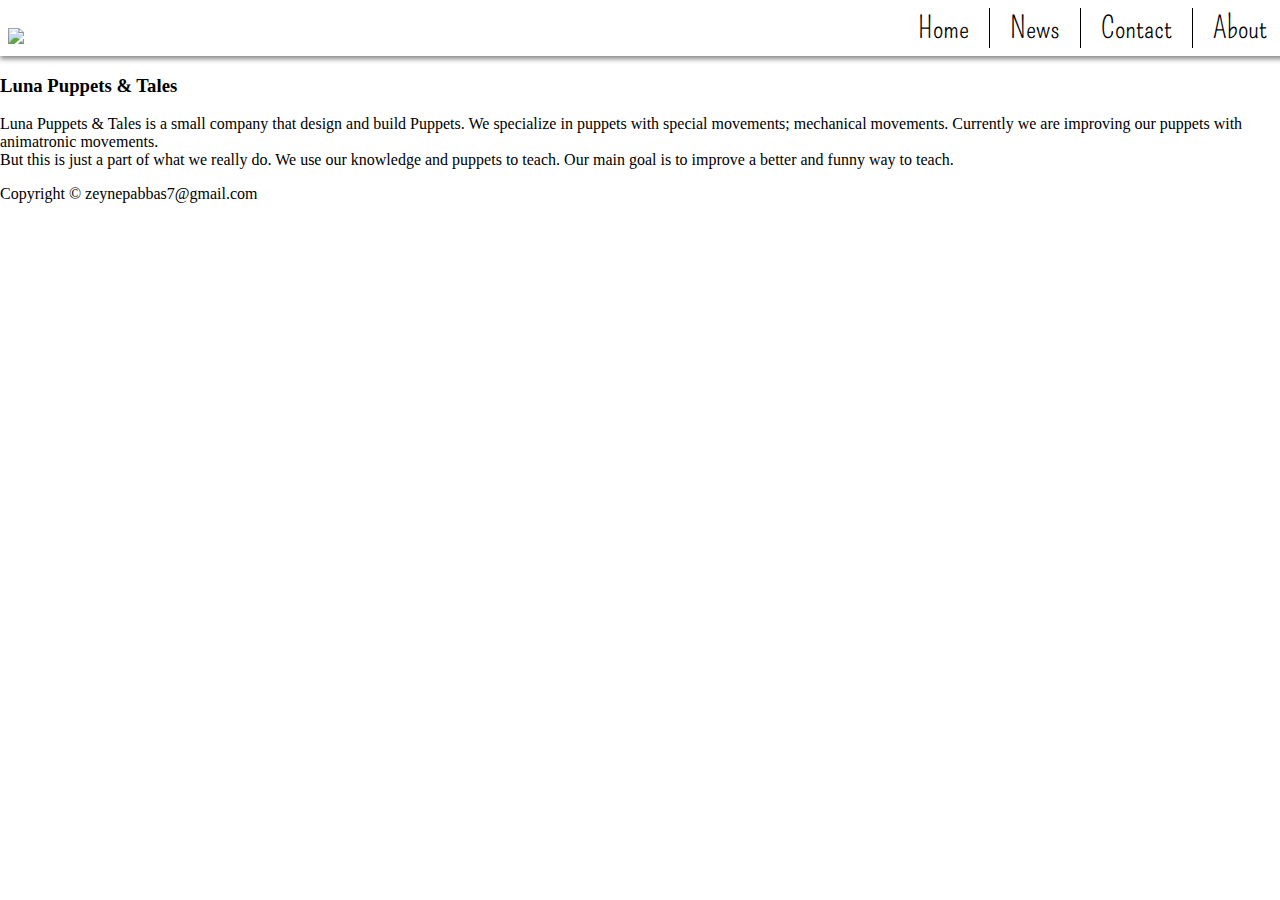
==== index.html @ f54ac865 "some updates" ====
<!DOCTYPE html>
<html>
<head>
	<title>LunaPuppets & Tales</title>
	<link rel="shortcut icon" href="images/Logo.png"/>
	<link rel="stylesheet" type="text/css" href="style.css">
	<link rel="stylesheet" href="https://cdnjs.cloudflare.com/ajax/libs/font-awesome/4.7.0/css/font-awesome.min.css">
	<link href="https://fonts.googleapis.com/css?family=Kranky" rel="stylesheet">
	<link href="https://fonts.googleapis.com/css?family=Pompiere" rel="stylesheet">
</head>
<body>
	<div class = "topImages">
		<div id = uno>
			<img class = "logito" src="images/Logoname.png">
		</div>
		<div class="topnav" id="myTopnav">
			 <a href="#home" class="active">Home</a>
			 <a href="#news">News</a>
			 <a href="#contact">Contact</a>
			 <a href="#about">About</a>
			 <a href="javascript:void(0);" class="icon" onclick="myFunction()">
			    <i class="fa fa-bars"></i>
			 </a>
		</div>
		
		
	</div>
          
		<div class = "container1">
			<div><h3 class = "titles">Luna Puppets & Tales</h3></div>
			<div>
				<p class ="parrafo1">Luna Puppets & Tales is a small company that design and build Puppets. We specialize in puppets with special movements; mechanical movements. Currently we are improving our puppets with animatronic movements.
				<br>
				But this is just a part of what we really do. We use our knowledge and puppets to teach. Our main goal is to improve a better and funny way to teach.</p>
			</div>			
		</div>
		<div class = "elfoter">
			Copyright © zeynepabbas7@gmail.com
		</div>

<script type="text/javascript" src="script.js"></script>
</body>
</html>
---- style.css ----
body{
  min-width: 360px;
  margin:0px;
}


.topImages{
  display: inline-flex;
  padding:8px;
  width:100%;
  justify-content: space-between;
  align-items: flex-end;
  box-shadow:  0px 3px 5px #888888;
}

#uno img{
  width:100%;
  height:auto;
  min-width:60px;
  max-width: 100px;
  cursor:pointer;
}


.topnav{
  overflow: hidden;
  display: inline-flex;
  padding:0px;
  margin:0px;
  width: 100%;
  justify-content: flex-end;
}

.topnav a{
  list-style-type: none;
  padding: 2px 20px;
  border-right: solid 1px; 
  transition: all .2s ease-in-out;
  text-decoration: none;
  font-family: 'Pompiere', cursive;
  font-size:30px;
  color:black;
}


.topnav a:hover{
  transform: scale(1.2);
}

.topnav .icon {
  display: none;
}


@media screen and (max-width: 670px) {
  .topnav a:not(:first-child) {display: none;}
  .topnav a.icon {
    float: right;
    display: block;
  }
}

@media screen and (max-width: 670px) {
  .topnav.responsive {position: absolute;}
  .topnav.responsive .icon {
    position: absolute;
    right: 0;
    top: 0;
  }
  .topnav.responsive a {
    float: none;
    display: block;
    text-align: left;
  }
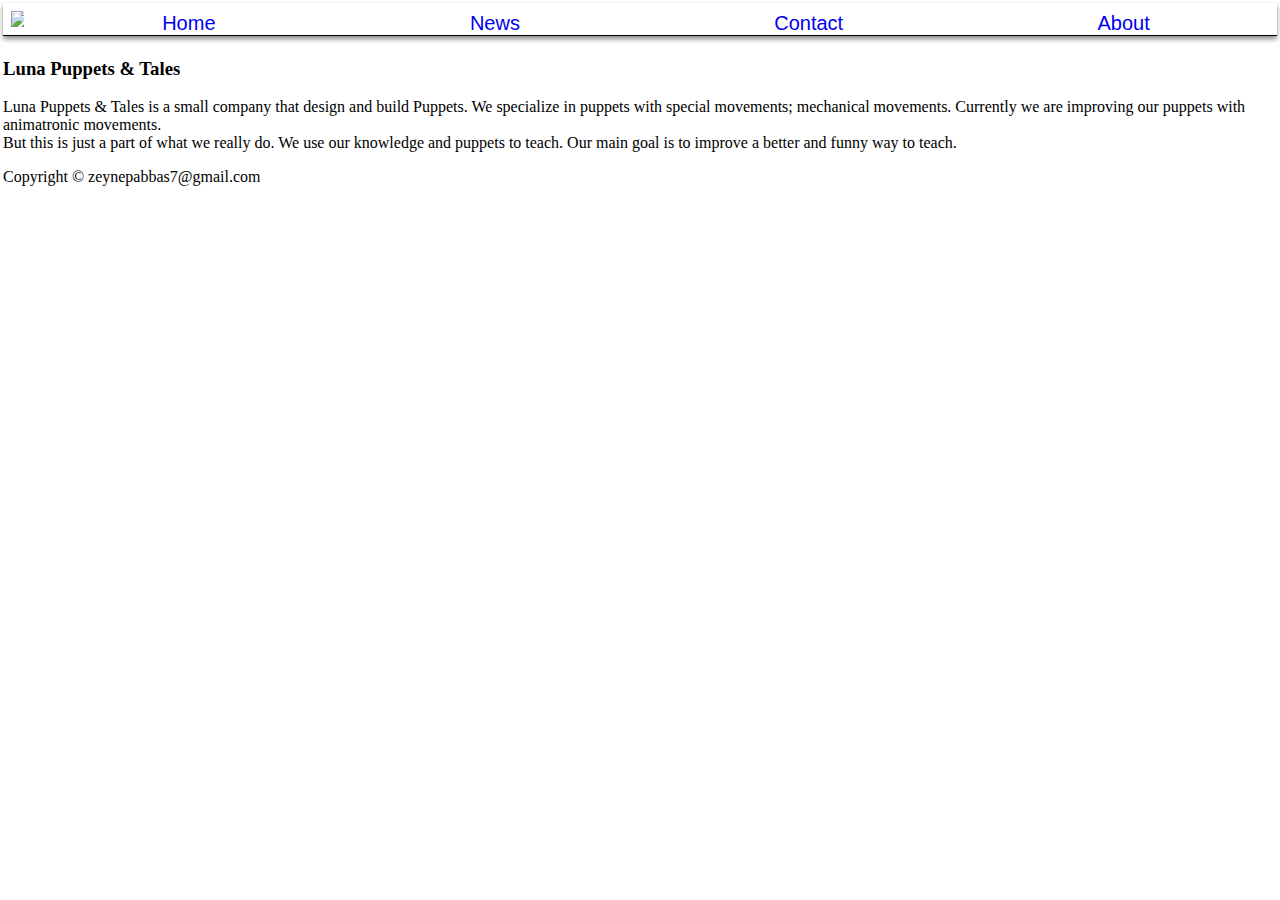
==== commit 05506bf7: "Updated responsiveness" ====
--- a/index.html
+++ b/index.html
@@ -9,18 +9,15 @@
 	<link href="https://fonts.googleapis.com/css?family=Pompiere" rel="stylesheet">
 </head>
 <body>
-	<div class = "topImages">
-		<div id = uno>
-			<img class = "logito" src="images/Logoname.png">
+	<div id = "cabeza" class = "headota">
+		<div class = "unito">
+			<img src="images/Logoname.png">
 		</div>
-		<div class="topnav" id="myTopnav">
+		<div class="lista" id="myList">
 			 <a href="#home" class="active">Home</a>
 			 <a href="#news">News</a>
 			 <a href="#contact">Contact</a>
 			 <a href="#about">About</a>
-			 <a href="javascript:void(0);" class="icon" onclick="myFunction()">
-			    <i class="fa fa-bars"></i>
-			 </a>
 		</div>
 		
 		
--- a/style.css
+++ b/style.css
@@ -1,74 +1,51 @@
 body{
-  min-width: 360px;
-  margin:0px;
+    margin:3px;
 }
 
-
-.topImages{
-  display: inline-flex;
-  padding:8px;
-  width:100%;
-  justify-content: space-between;
-  align-items: flex-end;
-  box-shadow:  0px 3px 5px #888888;
+.headota{
+    display: inline-flex;
+    width: 100%;
+    align-items: flex-end;
+    border-bottom: 1px solid black;
+    box-shadow:  0px 3px 5px #888888;
 }
 
-#uno img{
-  width:100%;
-  height:auto;
-  min-width:60px;
-  max-width: 100px;
-  cursor:pointer;
+.headota img{
+    width:40%;
+    height:auto;
+    padding:8px;
 }
 
-
-.topnav{
-  overflow: hidden;
-  display: inline-flex;
-  padding:0px;
-  margin:0px;
-  width: 100%;
-  justify-content: flex-end;
+.unito{
+    width:auto;
+    align-items: center;
+    display:flex;
 }
 
-.topnav a{
-  list-style-type: none;
-  padding: 2px 20px;
-  border-right: solid 1px; 
-  transition: all .2s ease-in-out;
-  text-decoration: none;
-  font-family: 'Pompiere', cursive;
-  font-size:30px;
-  color:black;
+.lista{
+    display: inline-flex;
+    width:100%;
+    justify-content: space-around;
+}
+.lista a{
+    text-decoration: none;
+    display: inline-flex;
+    justify-content: space-between;
+    padding:0px 20px;
+    font-family: 'Caviar Dreams','Arial';
+    font-size: 20px;
+    transition: all .2s ease-in-out;
 }
 
-
-.topnav a:hover{
-  transform: scale(1.2);
+.lista a:hover{
+    background-color:#C2D139;
+    border-radius: 5px 5px 0px 0px;
 }
 
-.topnav .icon {
-  display: none;
+@media only screen and (max-width: 560px){
+    .headota{display:block;}
+    .unito{justify-content: center;}
+    .lista a{padding:0px 3px;}
+    }
+
 }
-
-
-@media screen and (max-width: 670px) {
-  .topnav a:not(:first-child) {display: none;}
-  .topnav a.icon {
-    float: right;
-    display: block;
-  }
-}
-
-@media screen and (max-width: 670px) {
-  .topnav.responsive {position: absolute;}
-  .topnav.responsive .icon {
-    position: absolute;
-    right: 0;
-    top: 0;
-  }
-  .topnav.responsive a {
-    float: none;
-    display: block;
-    text-align: left;
-  }
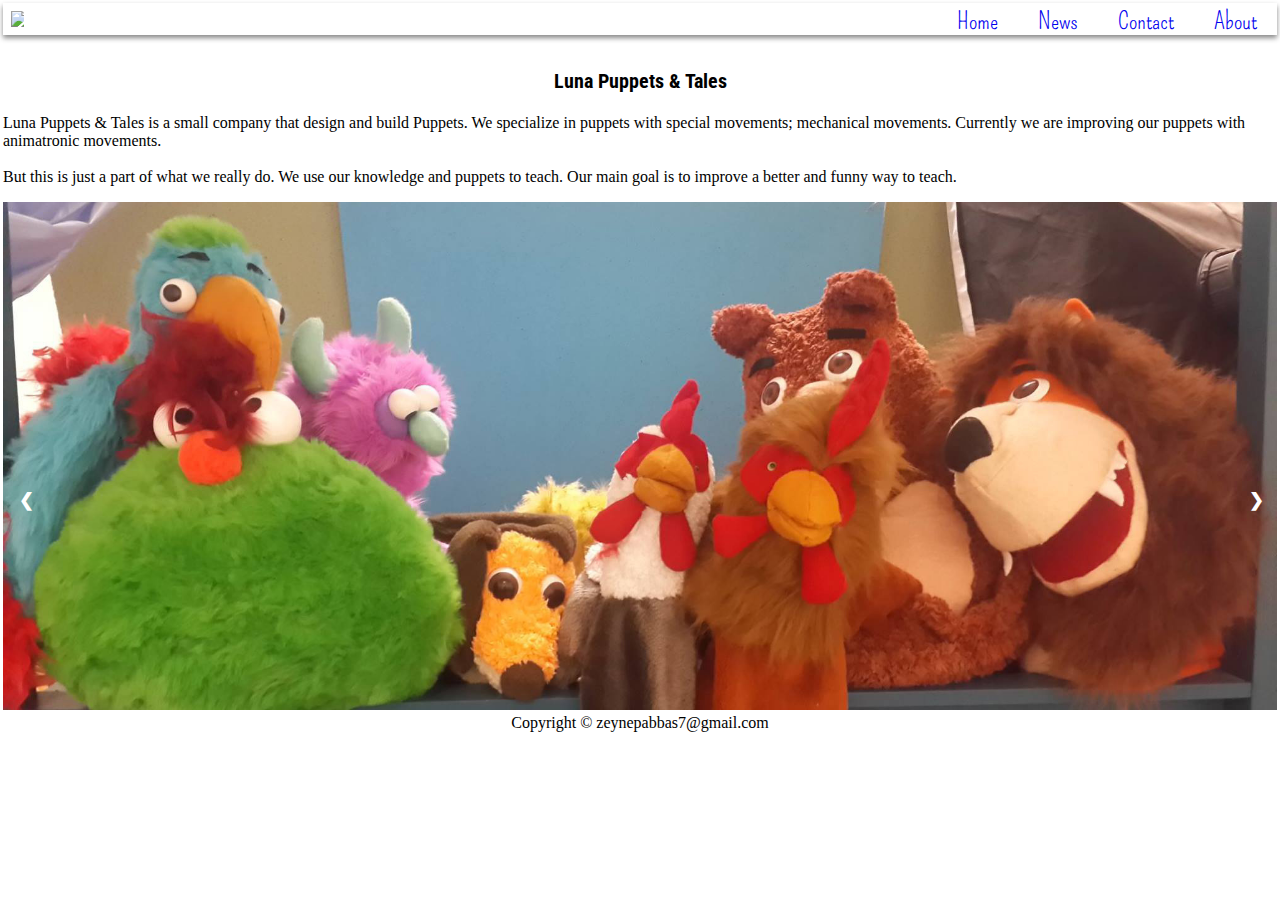
==== commit 9d69403a: "slideshow first implemented" ====
--- a/index.html
+++ b/index.html
@@ -4,8 +4,7 @@
 	<title>LunaPuppets & Tales</title>
 	<link rel="shortcut icon" href="images/Logo.png"/>
 	<link rel="stylesheet" type="text/css" href="style.css">
-	<link rel="stylesheet" href="https://cdnjs.cloudflare.com/ajax/libs/font-awesome/4.7.0/css/font-awesome.min.css">
-	<link href="https://fonts.googleapis.com/css?family=Kranky" rel="stylesheet">
+	<link href="https://fonts.googleapis.com/css?family=Roboto+Condensed" rel="stylesheet">
 	<link href="https://fonts.googleapis.com/css?family=Pompiere" rel="stylesheet">
 </head>
 <body>
@@ -18,18 +17,27 @@
 			 <a href="#news">News</a>
 			 <a href="#contact">Contact</a>
 			 <a href="#about">About</a>
-		</div>
-		
-		
+		</div>	
 	</div>
           
 		<div class = "container1">
-			<div><h3 class = "titles">Luna Puppets & Tales</h3></div>
+			<div id= "myTitle"><h3 class = "titles">Luna Puppets & Tales</h3></div>
 			<div>
 				<p class ="parrafo1">Luna Puppets & Tales is a small company that design and build Puppets. We specialize in puppets with special movements; mechanical movements. Currently we are improving our puppets with animatronic movements.
-				<br>
+				<br><br>
 				But this is just a part of what we really do. We use our knowledge and puppets to teach. Our main goal is to improve a better and funny way to teach.</p>
-			</div>			
+			</div>
+			<div class = "slideshow">
+				<div class="mySlides fade">
+				    <img src="images/allpuppets.jpg" style="width:100%">
+				</div>
+
+				<div class="mySlides fade">
+				    <img src="images/mereading.jpg" style="width:100%">
+				</div>
+				<a class="prev" onclick="plusSlides(-1)">&#10094;</a>
+  				<a class="next" onclick="plusSlides(1)">&#10095;</a>
+			</div>		
 		</div>
 		<div class = "elfoter">
 			Copyright © zeynepabbas7@gmail.com
--- a/style.css
+++ b/style.css
@@ -6,8 +6,17 @@
     display: inline-flex;
     width: 100%;
     align-items: flex-end;
-    border-bottom: 1px solid black;
     box-shadow:  0px 3px 5px #888888;
+}
+
+.container1{
+  display:inline-grid;
+  justify-content: center; 
+}
+
+#myTitle{
+  display:inline-flex;
+  justify-content: center;
 }
 
 .headota img{
@@ -25,27 +34,118 @@
 .lista{
     display: inline-flex;
     width:100%;
-    justify-content: space-around;
+    justify-content: flex-end;
 }
 .lista a{
     text-decoration: none;
     display: inline-flex;
     justify-content: space-between;
     padding:0px 20px;
-    font-family: 'Caviar Dreams','Arial';
-    font-size: 20px;
+    font-family: 'Pompiere', cursive,'Arial';
+    font-size: 24px;
     transition: all .2s ease-in-out;
 }
 
 .lista a:hover{
     background-color:#C2D139;
-    border-radius: 5px 5px 0px 0px;
+    border-radius: 8px 8px 0px 0px;
+}
+
+.titles{
+  font-family: 'Roboto Condensed', sans-serif,'Arial';
+  font-size: 20px;
+  margin:30px 0px 5px 0px;
 }
 
 @media only screen and (max-width: 560px){
     .headota{display:block;}
     .unito{justify-content: center;}
-    .lista a{padding:0px 3px;}
+    .lista{justify-content:center;}
+    .lista a{padding:0px 15px;font-size:20px;}
     }
 
 }
+
+/* Slideshow container */
+.slideshow {
+  max-width: 1000px;
+  position: absolute;
+  margin: auto;
+  overflow: hidden;
+}
+
+/* Hide the images by default */
+.mySlides {
+  display: none;
+}
+
+/* Next & previous buttons */
+.prev, .next {
+  cursor: pointer;
+  position: absolute;
+  top: 58%;
+  width: auto;
+  margin-top: -22px;
+  padding: 16px;
+  color: white;
+  font-weight: bold;
+  font-size: 18px;
+  transition: 0.6s ease;
+  border-radius: 0 3px 3px 0;
+  user-select: none;
+  transform:translateY(-50%);
+}
+
+/* Position the "next button" to the right */
+.next {
+  right: 0;
+  border-radius: 3px 0 0 3px;
+}
+
+/* On hover, add a black background color with a little bit see-through */
+.prev:hover, .next:hover {
+  background-color: rgba(0,0,0,0.8);
+}
+
+/* Caption text */
+.text {
+  color: #f2f2f2;
+  font-size: 15px;
+  padding: 8px 12px;
+  position: absolute;
+  bottom: 8px;
+  width: 100%;
+  text-align: center;
+}
+
+/* Number text (1/3 etc) */
+.numbertext {
+  color: #f2f2f2;
+  font-size: 12px;
+  padding: 8px 12px;
+  position: absolute;
+  top: 0;
+}
+
+/* Fading animation */
+.fade {
+  -webkit-animation-name: fade;
+  -webkit-animation-duration: 1.5s;
+  animation-name: fade;
+  animation-duration: 1.5s;
+}
+
+@-webkit-keyframes fade {
+  from {opacity: .4} 
+  to {opacity: 1}
+}
+
+@keyframes fade {
+  from {opacity: .4} 
+  to {opacity: 1}
+}
+
+.elfoter{
+  display: block;
+  text-align: center;
+}
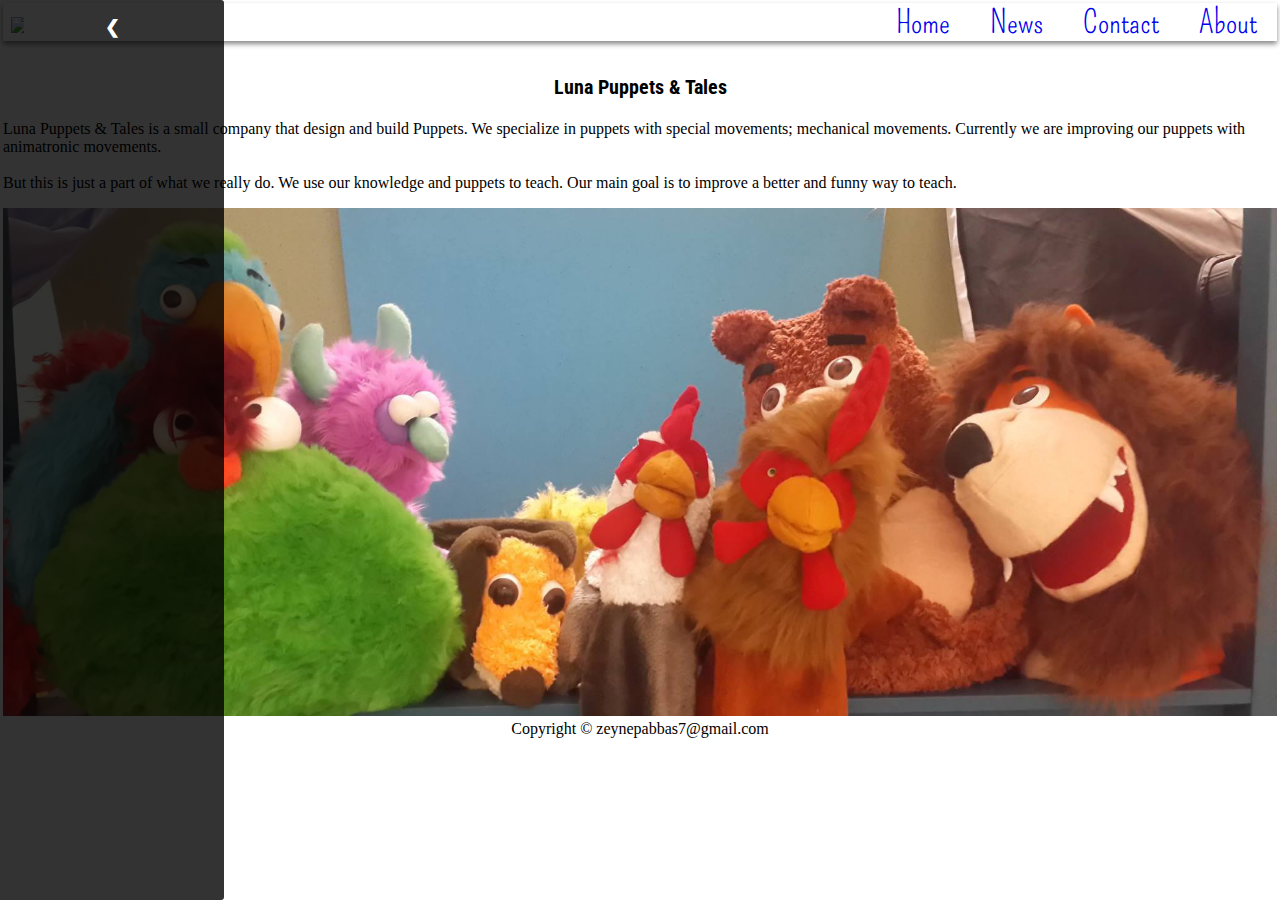
==== commit a4fa60f3: "images uploaded" ====
--- a/index.html
+++ b/index.html
@@ -35,8 +35,16 @@
 				<div class="mySlides fade">
 				    <img src="images/mereading.jpg" style="width:100%">
 				</div>
-				<a class="prev" onclick="plusSlides(-1)">&#10094;</a>
-  				<a class="next" onclick="plusSlides(1)">&#10095;</a>
+				<div class="mySlides fade">
+				    <img src="images/slide4.jpg" style="width:100%">
+				</div>
+				<div class="mySlides fade">
+				    <img src="images/slide3.jpg" style="width:100%">
+				</div>
+				<div>
+					<a class="prev" onclick="plusSlides(-1)">&#10094;</a>
+  					<a class="next" onclick="plusSlides(1)">&#10095;</a>
+  				</div>
 			</div>		
 		</div>
 		<div class = "elfoter">
--- a/style.css
+++ b/style.css
@@ -3,46 +3,33 @@
 }
 
 .headota{
-    display: inline-flex;
-    width: 100%;
-    align-items: flex-end;
+    display: inline-flex;width: 100%;align-items: flex-end;
     box-shadow:  0px 3px 5px #888888;
 }
 
 .container1{
-  display:inline-grid;
-  justify-content: center; 
+  display:inline-grid;justify-content: center; 
 }
 
 #myTitle{
-  display:inline-flex;
-  justify-content: center;
+  display:inline-flex;justify-content: center;
 }
 
 .headota img{
-    width:40%;
-    height:auto;
-    padding:8px;
+    width:40%;height:auto;padding:8px;
 }
 
 .unito{
-    width:auto;
-    align-items: center;
-    display:flex;
+    width:auto;align-items: center;display:flex;
 }
 
 .lista{
-    display: inline-flex;
-    width:100%;
-    justify-content: flex-end;
+    display: inline-flex;width:100%;justify-content: flex-end;
 }
 .lista a{
     text-decoration: none;
-    display: inline-flex;
-    justify-content: space-between;
-    padding:0px 20px;
-    font-family: 'Pompiere', cursive,'Arial';
-    font-size: 24px;
+    display: inline-flex;justify-content: space-between;padding:0px 20px;
+    font-family: 'Pompiere', cursive,'Arial';font-size: 32px;
     transition: all .2s ease-in-out;
 }
 
@@ -52,8 +39,7 @@
 }
 
 .titles{
-  font-family: 'Roboto Condensed', sans-serif,'Arial';
-  font-size: 20px;
+  font-family: 'Roboto Condensed', sans-serif,'Arial';font-size: 20px;
   margin:30px 0px 5px 0px;
 }
 
@@ -61,7 +47,7 @@
     .headota{display:block;}
     .unito{justify-content: center;}
     .lista{justify-content:center;}
-    .lista a{padding:0px 15px;font-size:20px;}
+    .lista a{padding:0px 15px;}
     }
 
 }
@@ -71,7 +57,6 @@
   max-width: 1000px;
   position: absolute;
   margin: auto;
-  overflow: hidden;
 }
 
 /* Hide the images by default */
@@ -80,26 +65,39 @@
 }
 
 /* Next & previous buttons */
-.prev, .next {
+.prev {
   cursor: pointer;
   position: absolute;
-  top: 58%;
-  width: auto;
-  margin-top: -22px;
+  top: 0;
+  bottom:0;
+  left:0;
+  width: 15%;
   padding: 16px;
+  text-align: center;
   color: white;
   font-weight: bold;
   font-size: 18px;
   transition: 0.6s ease;
   border-radius: 0 3px 3px 0;
   user-select: none;
-  transform:translateY(-50%);
 }
 
 /* Position the "next button" to the right */
 .next {
-  right: 0;
-  border-radius: 3px 0 0 3px;
+  cursor: pointer;
+  position: absolute;
+  top: 0;
+  bottom:0;
+  right:0;
+  width: 15%;
+  padding: 16px;
+  text-align: center;
+  color: white;
+  font-weight: bold;
+  font-size: 18px;
+  transition: 0.6s ease;
+  border-radius: 0 3px 3px 0;
+  user-select: none;
 }
 
 /* On hover, add a black background color with a little bit see-through */
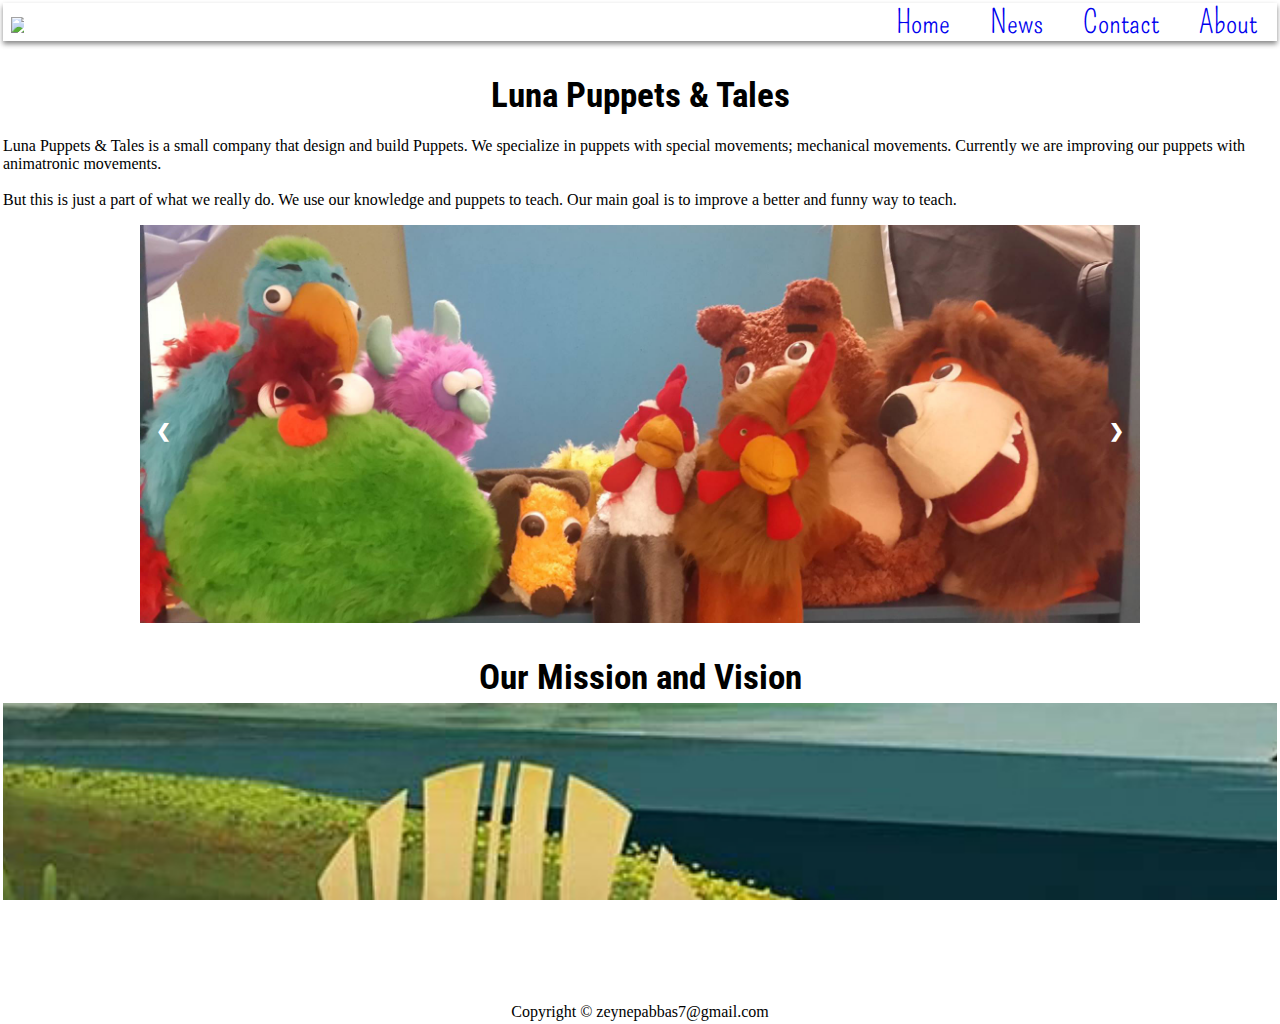
==== commit 8a915e07: "updated" ====
--- a/index.html
+++ b/index.html
@@ -21,7 +21,7 @@
 	</div>
           
 		<div class = "container1">
-			<div id= "myTitle"><h3 class = "titles">Luna Puppets & Tales</h3></div>
+			<div class= "myTitle"><h3 class = "titles">Luna Puppets & Tales</h3></div>
 			<div>
 				<p class ="parrafo1">Luna Puppets & Tales is a small company that design and build Puppets. We specialize in puppets with special movements; mechanical movements. Currently we are improving our puppets with animatronic movements.
 				<br><br>
@@ -36,6 +36,9 @@
 				    <img src="images/mereading.jpg" style="width:100%">
 				</div>
 				<div class="mySlides fade">
+				    <img src="images/slide1.jpg" style="width:100%">
+				</div>
+				<div class="mySlides fade">
 				    <img src="images/slide4.jpg" style="width:100%">
 				</div>
 				<div class="mySlides fade">
@@ -47,6 +50,13 @@
   				</div>
 			</div>		
 		</div>
+		<div>
+			<div class="myTitle">
+				<h3 class = "titles">Our Mission and Vision</h3>
+			</div>
+			<div class = "parallax"></div>
+		</div>
+
 		<div class = "elfoter">
 			Copyright © zeynepabbas7@gmail.com
 		</div>
--- a/style.css
+++ b/style.css
@@ -1,5 +1,6 @@
 body{
     margin:3px;
+    height: 100%;
 }
 
 .headota{
@@ -7,13 +8,11 @@
     box-shadow:  0px 3px 5px #888888;
 }
 
-.container1{
-  display:inline-grid;justify-content: center; 
+
+.myTitle{
+  display:inline-flex;justify-content: center;width: 100%;
 }
 
-#myTitle{
-  display:inline-flex;justify-content: center;
-}
 
 .headota img{
     width:40%;height:auto;padding:8px;
@@ -39,7 +38,7 @@
 }
 
 .titles{
-  font-family: 'Roboto Condensed', sans-serif,'Arial';font-size: 20px;
+  font-family: 'Roboto Condensed', sans-serif,'Arial';font-size: 35px;
   margin:30px 0px 5px 0px;
 }
 
@@ -52,10 +51,14 @@
 
 }
 
+.container1{
+  display:block; 
+}
 /* Slideshow container */
 .slideshow {
+  position: relative;
   max-width: 1000px;
-  position: absolute;
+  min-width: 250px;
   margin: auto;
 }
 
@@ -66,38 +69,37 @@
 
 /* Next & previous buttons */
 .prev {
+  user-select: none;
+  z-index: 1;
   cursor: pointer;
   position: absolute;
-  top: 0;
-  bottom:0;
-  left:0;
-  width: 15%;
+  width: auto;
   padding: 16px;
-  text-align: center;
-  color: white;
+  top:50%;
+  margin-top: -22px;
+  color:#fff;
   font-weight: bold;
   font-size: 18px;
-  transition: 0.6s ease;
+  transition: background-color 0.6s ease;
   border-radius: 0 3px 3px 0;
-  user-select: none;
 }
 
 /* Position the "next button" to the right */
 .next {
+  user-select: none;
+  z-index: 1;
+  right:0;
   cursor: pointer;
   position: absolute;
-  top: 0;
-  bottom:0;
-  right:0;
-  width: 15%;
+  width: auto;
   padding: 16px;
-  text-align: center;
-  color: white;
+  top:50%;
+  margin-top: -22px;
+  color:#fff;
   font-weight: bold;
   font-size: 18px;
-  transition: 0.6s ease;
-  border-radius: 0 3px 3px 0;
-  user-select: none;
+  transition: background-color 0.6s ease;
+  border-radius: 3px 0 0 3px;
 }
 
 /* On hover, add a black background color with a little bit see-through */
@@ -116,14 +118,6 @@
   text-align: center;
 }
 
-/* Number text (1/3 etc) */
-.numbertext {
-  color: #f2f2f2;
-  font-size: 12px;
-  padding: 8px 12px;
-  position: absolute;
-  top: 0;
-}
 
 /* Fading animation */
 .fade {
@@ -143,6 +137,15 @@
   to {opacity: 1}
 }
 
+
+.parallax{
+  background-image:url('images/landscape1.jpg');
+  min-height: 300px;
+  background-attachment: fixed;
+  background-position: center;
+  background-repeat: no-repeat;
+  background-size: cover;
+}
 .elfoter{
   display: block;
   text-align: center;
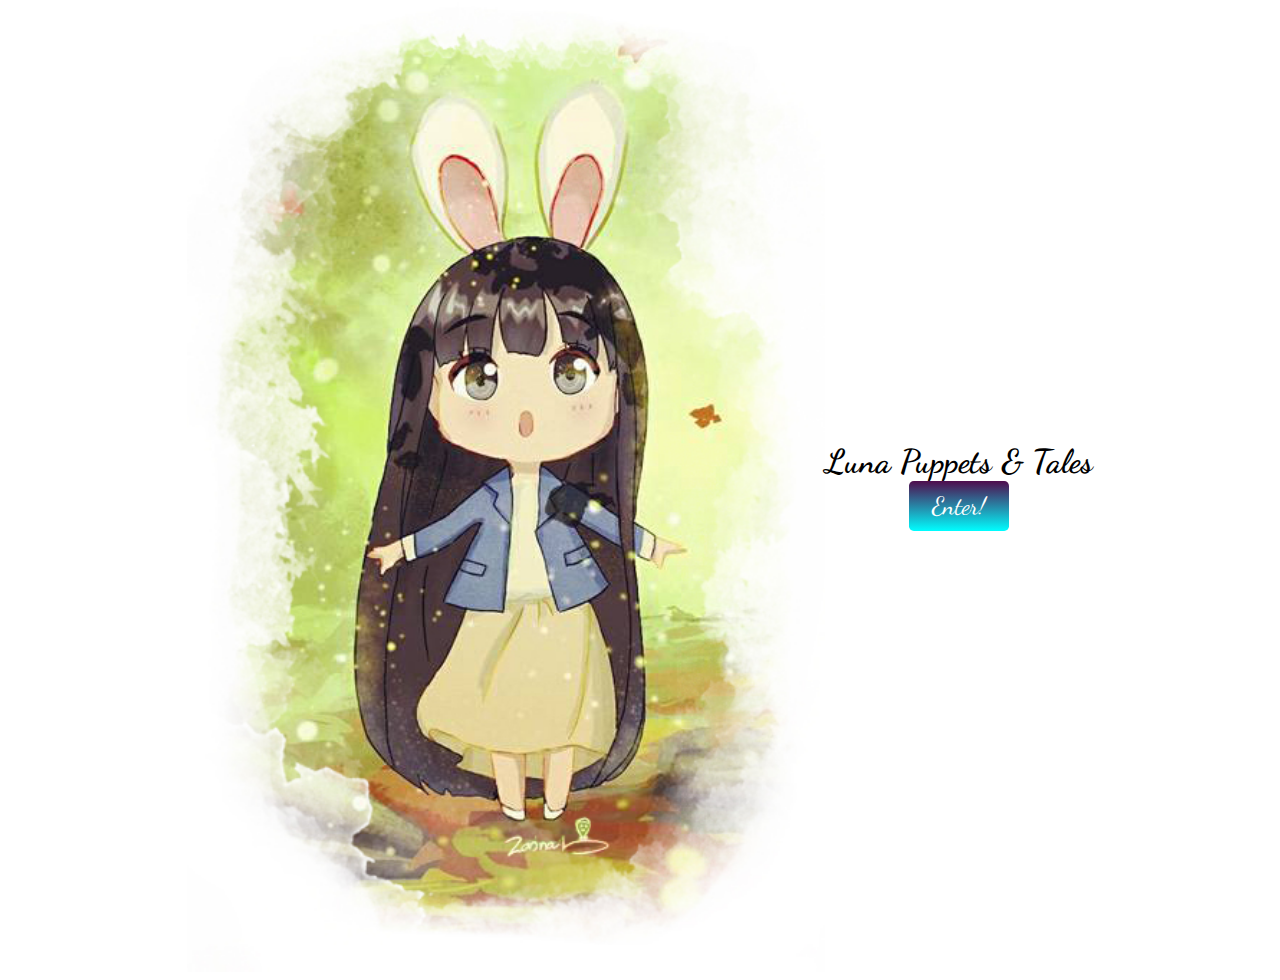
==== commit d980e67d: "Updated with landing" ====
--- a/index.html
+++ b/index.html
@@ -3,64 +3,18 @@
 <head>
 	<title>LunaPuppets & Tales</title>
 	<link rel="shortcut icon" href="images/Logo.png"/>
-	<link rel="stylesheet" type="text/css" href="style.css">
-	<link href="https://fonts.googleapis.com/css?family=Roboto+Condensed" rel="stylesheet">
-	<link href="https://fonts.googleapis.com/css?family=Pompiere" rel="stylesheet">
+	<link rel="stylesheet" type="text/css" href="landing.css">
+	<link href="https://fonts.googleapis.com/css?family=Dancing+Script" rel="stylesheet">
 </head>
 <body>
-	<div id = "cabeza" class = "headota">
-		<div class = "unito">
-			<img src="images/Logoname.png">
+	<div class = "lecontainer">
+		<img src="images/entrance1.jpg">
+		<div>
+			<h2>Luna Puppets & Tales</h2>
+			<a href="Landing.html">
+				<button type = "button"class ="button">Enter!</button>
+			</a>
 		</div>
-		<div class="lista" id="myList">
-			 <a href="#home" class="active">Home</a>
-			 <a href="#news">News</a>
-			 <a href="#contact">Contact</a>
-			 <a href="#about">About</a>
-		</div>	
 	</div>
-          
-		<div class = "container1">
-			<div class= "myTitle"><h3 class = "titles">Luna Puppets & Tales</h3></div>
-			<div>
-				<p class ="parrafo1">Luna Puppets & Tales is a small company that design and build Puppets. We specialize in puppets with special movements; mechanical movements. Currently we are improving our puppets with animatronic movements.
-				<br><br>
-				But this is just a part of what we really do. We use our knowledge and puppets to teach. Our main goal is to improve a better and funny way to teach.</p>
-			</div>
-			<div class = "slideshow">
-				<div class="mySlides fade">
-				    <img src="images/allpuppets.jpg" style="width:100%">
-				</div>
-
-				<div class="mySlides fade">
-				    <img src="images/mereading.jpg" style="width:100%">
-				</div>
-				<div class="mySlides fade">
-				    <img src="images/slide1.jpg" style="width:100%">
-				</div>
-				<div class="mySlides fade">
-				    <img src="images/slide4.jpg" style="width:100%">
-				</div>
-				<div class="mySlides fade">
-				    <img src="images/slide3.jpg" style="width:100%">
-				</div>
-				<div>
-					<a class="prev" onclick="plusSlides(-1)">&#10094;</a>
-  					<a class="next" onclick="plusSlides(1)">&#10095;</a>
-  				</div>
-			</div>		
-		</div>
-		<div>
-			<div class="myTitle">
-				<h3 class = "titles">Our Mission and Vision</h3>
-			</div>
-			<div class = "parallax"></div>
-		</div>
-
-		<div class = "elfoter">
-			Copyright © zeynepabbas7@gmail.com
-		</div>
-
-<script type="text/javascript" src="script.js"></script>
 </body>
 </html>--- a/landing.css
+++ b/landing.css
@@ -0,0 +1,53 @@
+body{
+	font-size: 22px;
+	margin:2px 2px;
+}
+
+.texto{
+	display:inline-flex;align-content:center;justify-content: center;
+}
+
+.lecontainer img{
+	width:50%;
+	height: 50%;
+}
+
+.lecontainer{
+  display: inline-flex;
+  align-content: center;
+  justify-content: center;
+  width:100%;
+
+}
+
+.lecontainer div,h2,p{
+	margin:0px;
+	display: inline-flex;
+	flex-direction: column;
+	justify-content: center;
+	align-items: center;
+	font-family: 'Dancing Script', cursive;
+}
+
+.button {
+  border:2px;
+  width:100px;
+  height:50px;
+  border-radius: 0.3rem;
+  background:linear-gradient(#4f0c4d, #00feff);
+  color: white;
+  font-family:'Dancing Script',cursive,arial,cursive;
+  font-size:25px;
+  text-decoration: none;
+  padding: 0.25rem 0.5rem;
+  cursor: pointer;
+  transition: all 0.4s ease;
+}
+
+.button:hover{
+	text-shadow: 0px 0px 6px rgba(255, 255, 255, 1);
+	-webkit-box-shadow: 0px 5px 40px -10px rgba(0,0,0,0.57);
+	-moz-box-shadow: 0px 5px 40px -10px rgba(0,0,0,0.57);
+	width:150px;
+
+}
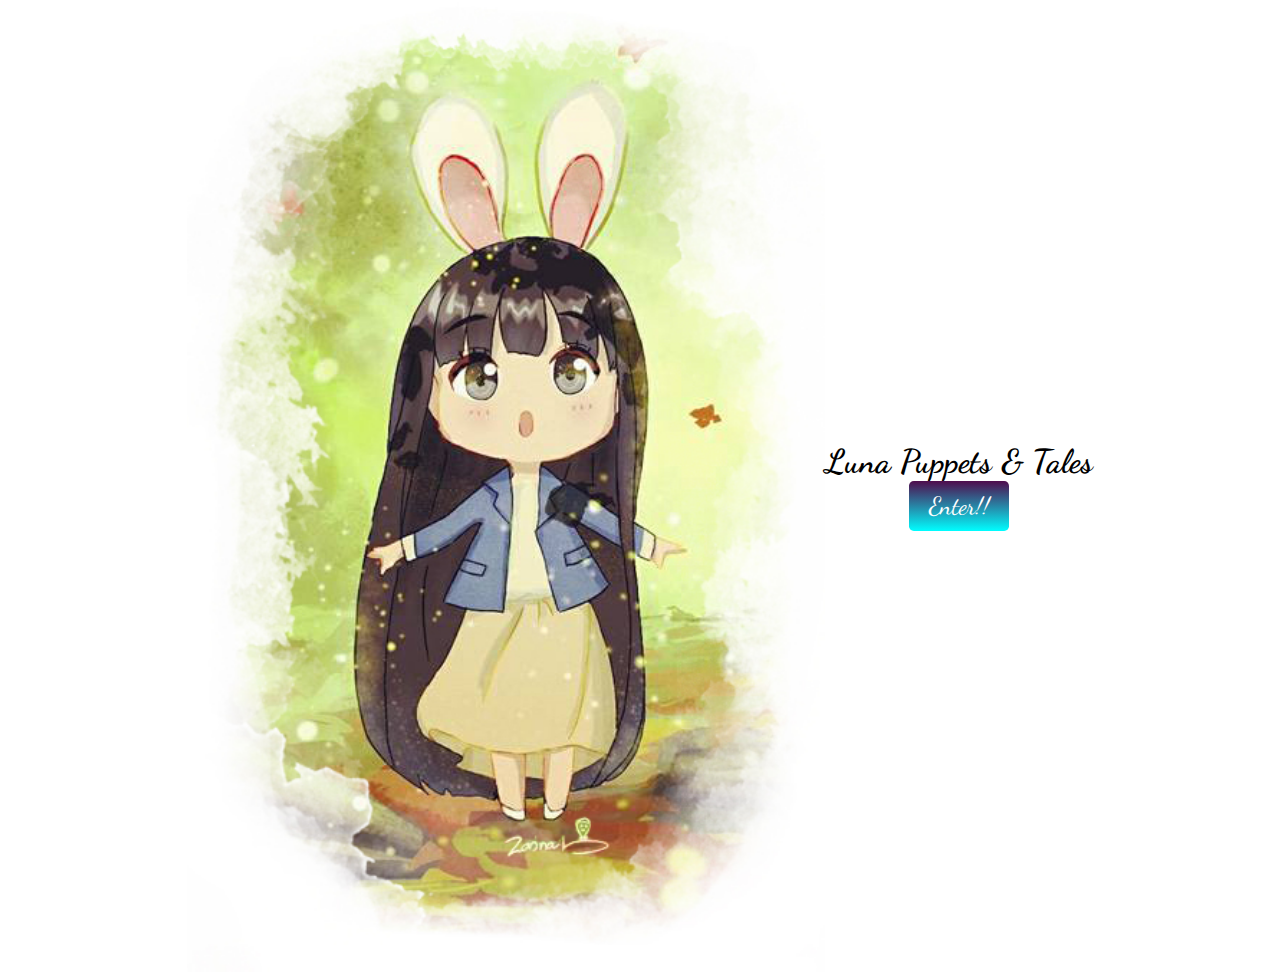
==== commit 03a14653: "updated" ====
--- a/index.html
+++ b/index.html
@@ -12,7 +12,7 @@
 		<div>
 			<h2>Luna Puppets & Tales</h2>
 			<a href="Landing.html">
-				<button type = "button"class ="button">Enter!</button>
+				<button type = "button"class ="button">Enter!!</button>
 			</a>
 		</div>
 	</div>
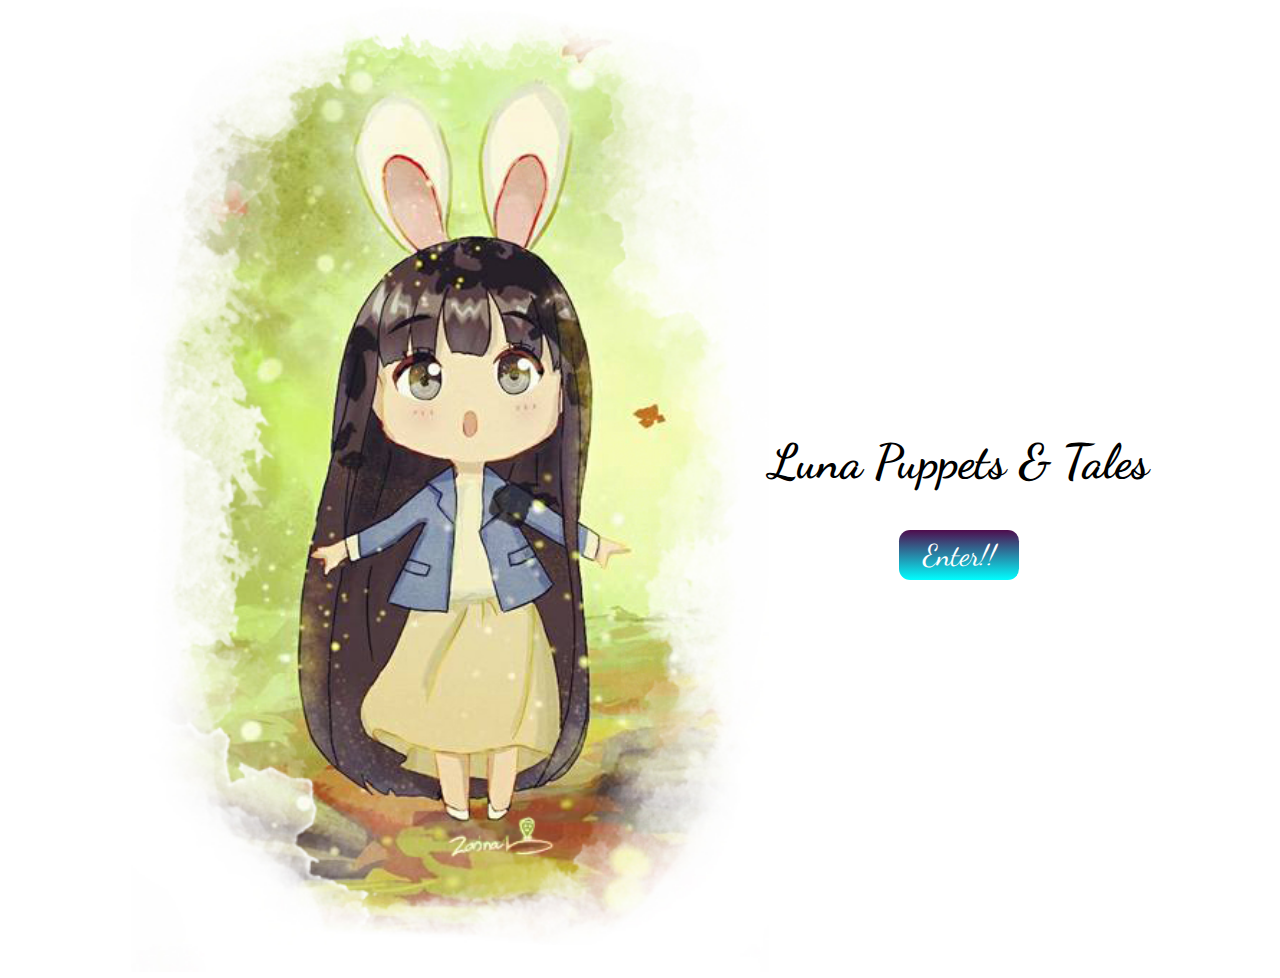
==== commit e1a38153: "updated website" ====
--- a/index.html
+++ b/index.html
@@ -1,6 +1,7 @@
 <!DOCTYPE html>
 <html>
 <head>
+	<meta name="viewport" content="width=device-width, initial-scale=1.0">
 	<title>LunaPuppets & Tales</title>
 	<link rel="shortcut icon" href="images/Logo.png"/>
 	<link rel="stylesheet" type="text/css" href="landing.css">
--- a/landing.css
+++ b/landing.css
@@ -1,6 +1,9 @@
 body{
-	font-size: 22px;
 	margin:2px 2px;
+}
+
+h2{
+  font-size:3em;
 }
 
 .texto{
@@ -20,7 +23,7 @@
 
 }
 
-.lecontainer div,h2,p{
+.lecontainer div{
 	margin:0px;
 	display: inline-flex;
 	flex-direction: column;
@@ -30,14 +33,14 @@
 }
 
 .button {
-  border:2px;
-  width:100px;
+  border:0;
+  width:120px;
   height:50px;
-  border-radius: 0.3rem;
+  border-radius: 0.7rem;
   background:linear-gradient(#4f0c4d, #00feff);
   color: white;
   font-family:'Dancing Script',cursive,arial,cursive;
-  font-size:25px;
+  font-size:30px;
   text-decoration: none;
   padding: 0.25rem 0.5rem;
   cursor: pointer;
@@ -45,9 +48,10 @@
 }
 
 .button:hover{
-	text-shadow: 0px 0px 6px rgba(255, 255, 255, 1);
+	text-shadow: 0px 0px 5px rgba(255, 255, 255, 1);
 	-webkit-box-shadow: 0px 5px 40px -10px rgba(0,0,0,0.57);
 	-moz-box-shadow: 0px 5px 40px -10px rgba(0,0,0,0.57);
 	width:150px;
+  box-shadow:  0px 3px 5px #888888
 
 }
